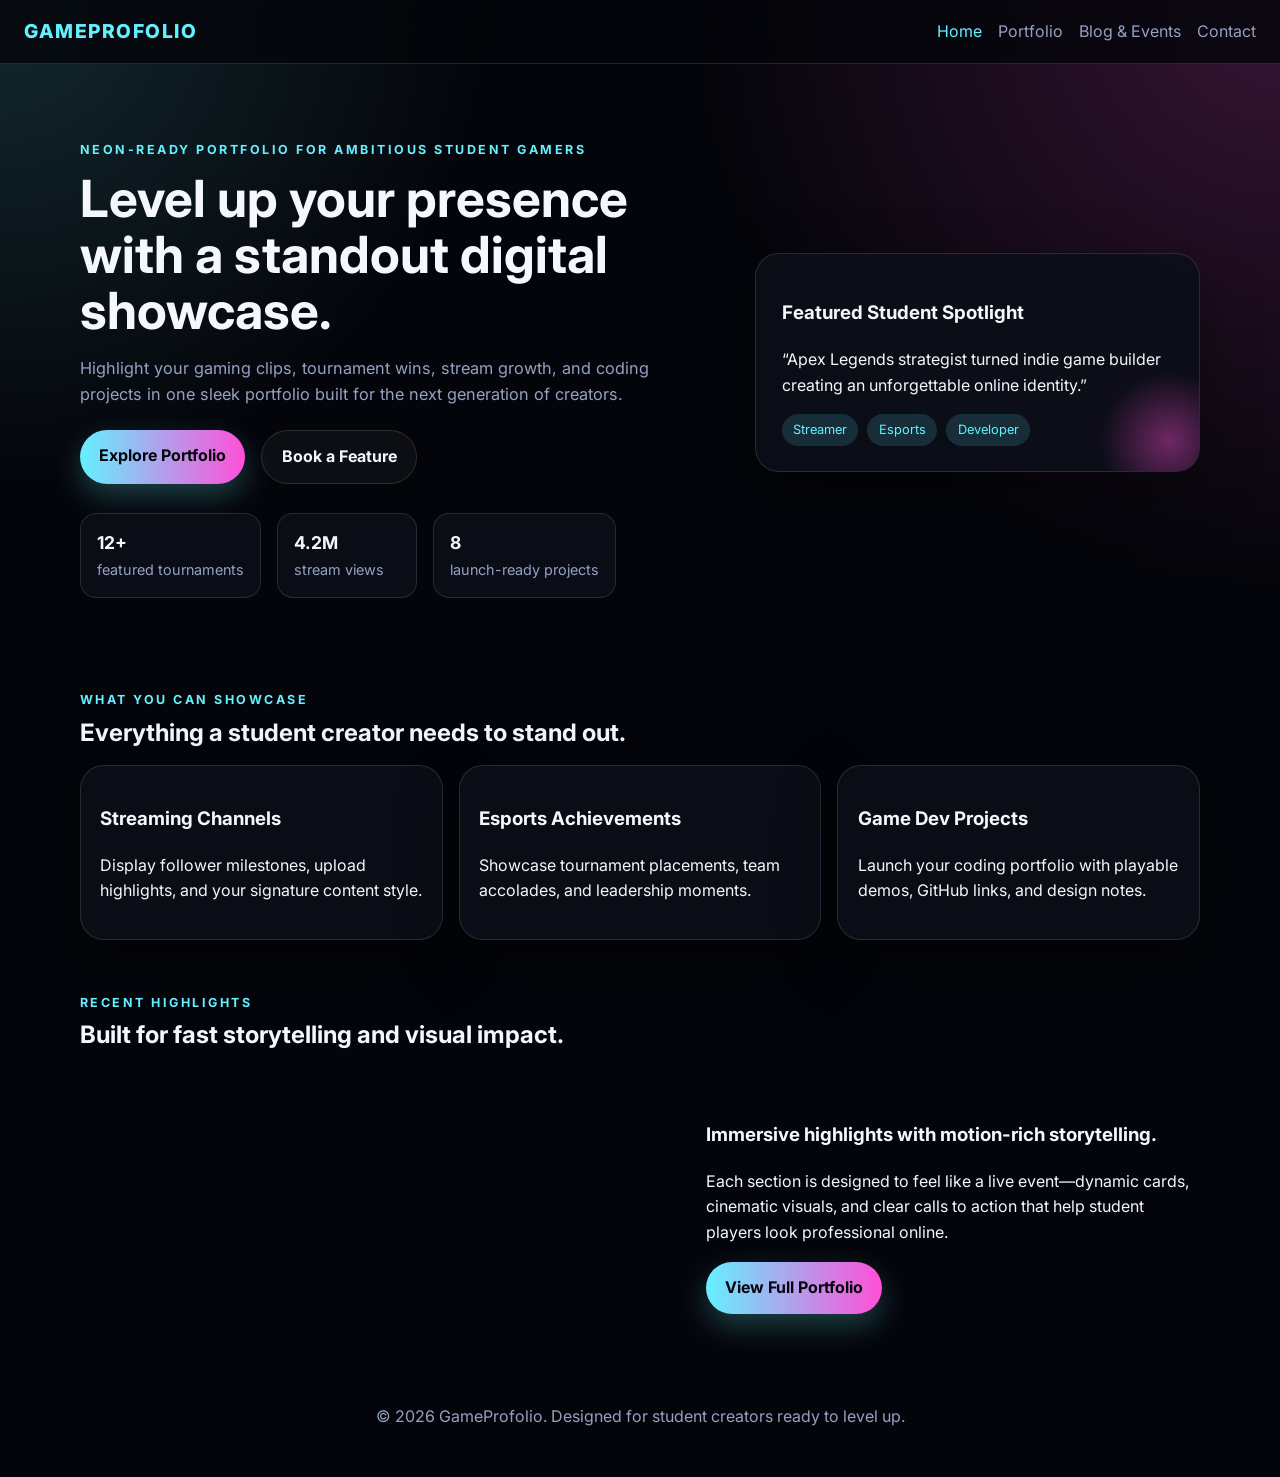
==== index.html @ f5eeb19c "Create GameProfolio website" ====
<!DOCTYPE html>
<html lang="en">
  <head>
    <meta charset="UTF-8" />
    <meta name="viewport" content="width=device-width, initial-scale=1.0" />
    <meta
      name="description"
      content="GameProfolio is a student-focused gaming portfolio site for showcasing esports achievements, streaming highlights, coding projects, and events."
    />
    <meta name="keywords" content="gaming portfolio, esports student, game developer, streaming portfolio, GameProfolio" />
    <meta name="author" content="GameProfolio" />
    <meta property="og:title" content="GameProfolio | Student Gaming Portfolio" />
    <meta property="og:description" content="Showcase your gaming talent, stream presence, esports wins, and coding projects in one premium portfolio." />
    <meta property="og:type" content="website" />
    <meta property="og:image" content="https://images.unsplash.com/photo-1511512578047-dfb367046420?auto=format&fit=crop&w=1200&q=80" />
    <link rel="canonical" href="https://gameprofolio.example" />
    <title>GameProfolio | Student Gaming Portfolio</title>
    <link rel="preconnect" href="https://fonts.googleapis.com" />
    <link rel="preconnect" href="https://fonts.gstatic.com" crossorigin />
    <link
      href="https://fonts.googleapis.com/css2?family=Inter:wght@400;500;600;700;800&display=swap"
      rel="stylesheet"
    />
    <link rel="stylesheet" href="styles.css" />
  </head>
  <body>
    <header class="site-header">
      <a class="brand" href="index.html">GameProfolio</a>
      <button class="nav-toggle" aria-label="Open navigation" aria-expanded="false">
        <span></span><span></span><span></span>
      </button>
      <nav class="site-nav">
        <a href="index.html" class="active">Home</a>
        <a href="portfolio.html">Portfolio</a>
        <a href="blog.html">Blog & Events</a>
        <a href="contact.html">Contact</a>
      </nav>
    </header>

    <main>
      <section class="hero">
        <div class="hero-content">
          <p class="eyebrow">Neon-ready portfolio for ambitious student gamers</p>
          <h1>Level up your presence with a standout digital showcase.</h1>
          <p class="hero-text">
            Highlight your gaming clips, tournament wins, stream growth, and coding projects in one sleek portfolio built for the next generation of creators.
          </p>
          <div class="hero-actions">
            <a class="btn btn-primary" href="portfolio.html">Explore Portfolio</a>
            <a class="btn btn-secondary" href="contact.html">Book a Feature</a>
          </div>
          <ul class="hero-stats">
            <li><strong>12+</strong><span>featured tournaments</span></li>
            <li><strong>4.2M</strong><span>stream views</span></li>
            <li><strong>8</strong><span>launch-ready projects</span></li>
          </ul>
        </div>
        <div class="hero-card">
          <div class="glow"></div>
          <h3>Featured Student Spotlight</h3>
          <p>“Apex Legends strategist turned indie game builder creating an unforgettable online identity.”</p>
          <div class="pill-row">
            <span class="pill">Streamer</span>
            <span class="pill">Esports</span>
            <span class="pill">Developer</span>
          </div>
        </div>
      </section>

      <section class="section">
        <div class="section-heading">
          <p class="eyebrow">What you can showcase</p>
          <h2>Everything a student creator needs to stand out.</h2>
        </div>
        <div class="card-grid">
          <article class="info-card">
            <h3>Streaming Channels</h3>
            <p>Display follower milestones, upload highlights, and your signature content style.</p>
          </article>
          <article class="info-card">
            <h3>Esports Achievements</h3>
            <p>Showcase tournament placements, team accolades, and leadership moments.</p>
          </article>
          <article class="info-card">
            <h3>Game Dev Projects</h3>
            <p>Launch your coding portfolio with playable demos, GitHub links, and design notes.</p>
          </article>
        </div>
      </section>

      <section class="section featured">
        <div class="section-heading">
          <p class="eyebrow">Recent highlights</p>
          <h2>Built for fast storytelling and visual impact.</h2>
        </div>
        <div class="featured-grid">
          <div class="feature-media">
            <iframe src="https://www.youtube.com/embed/ScMzIvxBSi4" title="Gaming highlight reel" allowfullscreen></iframe>
          </div>
          <div class="feature-copy">
            <h3>Immersive highlights with motion-rich storytelling.</h3>
            <p>
              Each section is designed to feel like a live event—dynamic cards, cinematic visuals, and clear calls to action that help student players look professional online.
            </p>
            <a class="btn btn-primary" href="portfolio.html">View Full Portfolio</a>
          </div>
        </div>
      </section>
    </main>

    <footer class="site-footer">
      <p>© <span id="year"></span> GameProfolio. Designed for student creators ready to level up.</p>
    </footer>

    <script src="script.js"></script>
  </body>
</html>
---- styles.css ----
:root {
  --bg: #04050a;
  --panel: rgba(13, 15, 24, 0.92);
  --panel-2: #111425;
  --text: #f5f7ff;
  --muted: #96a1c2;
  --accent: #65f0ff;
  --accent-2: #ff4fd8;
  --border: rgba(255, 255, 255, 0.12);
  --shadow: 0 20px 60px rgba(0, 0, 0, 0.35);
}

* {
  box-sizing: border-box;
}

html {
  scroll-behavior: smooth;
}

body {
  margin: 0;
  font-family: "Inter", sans-serif;
  background:
    radial-gradient(circle at top left, rgba(101, 240, 255, 0.15), transparent 25%),
    radial-gradient(circle at top right, rgba(255, 79, 216, 0.2), transparent 30%),
    var(--bg);
  color: var(--text);
  line-height: 1.6;
}

a {
  color: inherit;
  text-decoration: none;
}

img,
iframe {
  max-width: 100%;
  display: block;
}

.site-header {
  position: sticky;
  top: 0;
  z-index: 100;
  display: flex;
  justify-content: space-between;
  align-items: center;
  padding: 1rem 1.5rem;
  background: rgba(4, 5, 10, 0.82);
  backdrop-filter: blur(14px);
  border-bottom: 1px solid var(--border);
}

.brand {
  font-weight: 800;
  font-size: 1.2rem;
  letter-spacing: 0.08em;
  text-transform: uppercase;
  color: var(--accent);
}

.site-nav {
  display: flex;
  gap: 1rem;
}

.site-nav a {
  color: var(--muted);
  transition: color 0.2s ease;
}

.site-nav a:hover,
.site-nav a.active {
  color: var(--accent);
}

.nav-toggle {
  display: none;
  background: none;
  border: none;
  cursor: pointer;
}

.nav-toggle span {
  display: block;
  width: 24px;
  height: 2px;
  background: var(--text);
  margin: 5px 0;
}

main {
  width: min(1120px, calc(100% - 2rem));
  margin: 0 auto;
}

.hero {
  display: grid;
  grid-template-columns: 1.3fr 0.9fr;
  gap: 2rem;
  padding: 4rem 0 3rem;
  align-items: center;
}

.eyebrow {
  color: var(--accent);
  text-transform: uppercase;
  letter-spacing: 0.2em;
  font-size: 0.78rem;
  font-weight: 700;
  margin-bottom: 0.6rem;
}

.hero h1,
.section-heading h1,
.section-heading h2 {
  margin: 0 0 1rem;
  line-height: 1.1;
}

.hero h1 {
  font-size: clamp(2.2rem, 4vw, 3.7rem);
}

.hero-text {
  color: var(--muted);
  font-size: 1.02rem;
  max-width: 620px;
}

.hero-actions {
  display: flex;
  gap: 1rem;
  flex-wrap: wrap;
  margin: 1.4rem 0;
}

.btn {
  display: inline-block;
  padding: 0.85rem 1.2rem;
  border-radius: 999px;
  font-weight: 700;
  transition: transform 0.2s ease, box-shadow 0.2s ease;
}

.btn:hover {
  transform: translateY(-2px);
}

.btn-primary {
  background: linear-gradient(90deg, var(--accent), var(--accent-2));
  color: #05040b;
  box-shadow: 0 12px 30px rgba(101, 240, 255, 0.25);
}

.btn-secondary {
  border: 1px solid var(--border);
  background: rgba(255, 255, 255, 0.04);
}

.hero-stats {
  display: flex;
  gap: 1rem;
  flex-wrap: wrap;
  padding: 0;
  margin: 1.8rem 0 0;
  list-style: none;
}

.hero-stats li {
  background: var(--panel);
  padding: 0.9rem 1rem;
  border: 1px solid var(--border);
  border-radius: 16px;
  min-width: 140px;
}

.hero-stats strong {
  display: block;
  font-size: 1.1rem;
}

.hero-stats span {
  color: var(--muted);
  font-size: 0.9rem;
}

.hero-card,
.info-card,
.contact-card,
.blog-card,
.portfolio-card {
  background: var(--panel);
  border: 1px solid var(--border);
  border-radius: 24px;
  box-shadow: var(--shadow);
}

.hero-card {
  padding: 1.6rem;
  position: relative;
  overflow: hidden;
}

.glow {
  position: absolute;
  inset: auto -40px -40px auto;
  width: 140px;
  height: 140px;
  background: radial-gradient(circle, rgba(255, 79, 216, 0.4), transparent 70%);
}

.pill-row {
  display: flex;
  gap: 0.6rem;
  flex-wrap: wrap;
  margin-top: 1rem;
}

.pill {
  font-size: 0.8rem;
  padding: 0.35rem 0.7rem;
  border-radius: 999px;
  background: rgba(101, 240, 255, 0.14);
  color: var(--accent);
}

.section {
  padding: 2rem 0 1rem;
}

.section-heading {
  margin-bottom: 1.2rem;
}

.card-grid,
.portfolio-grid,
.blog-grid {
  display: grid;
  gap: 1rem;
}

.card-grid {
  grid-template-columns: repeat(3, minmax(0, 1fr));
}

.info-card,
.blog-card,
.portfolio-card {
  padding: 1.2rem;
}

.featured {
  padding-top: 1.5rem;
}

.featured-grid {
  display: grid;
  grid-template-columns: 1.1fr 0.9fr;
  gap: 1.4rem;
  align-items: center;
}

.feature-media iframe,
.media-frame iframe {
  width: 100%;
  min-height: 280px;
  border: 0;
  border-radius: 20px;
}

.page-shell {
  padding: 2rem 0 3rem;
}

.portfolio-grid {
  grid-template-columns: repeat(3, minmax(0, 1fr));
}

.contact-grid {
  display: grid;
  grid-template-columns: 0.95fr 1.05fr;
  gap: 1.4rem;
  align-items: start;
}

.contact-list {
  padding-left: 1rem;
  color: var(--muted);
}

.contact-card {
  padding: 1.2rem;
}

label {
  display: block;
  margin-bottom: 0.9rem;
  font-weight: 600;
}

input,
textarea {
  width: 100%;
  margin-top: 0.35rem;
  padding: 0.8rem 0.95rem;
  border-radius: 12px;
  border: 1px solid var(--border);
  background: rgba(255, 255, 255, 0.04);
  color: var(--text);
}

input:focus,
textarea:focus {
  outline: 2px solid rgba(101, 240, 255, 0.4);
  border-color: var(--accent);
}

.form-status {
  min-height: 1.4rem;
  color: var(--accent);
  margin-top: 0.7rem;
}

.site-footer {
  text-align: center;
  padding: 1.5rem 1rem 2rem;
  color: var(--muted);
}

@media (max-width: 900px) {
  .hero,
  .featured-grid,
  .contact-grid,
  .portfolio-grid,
  .card-grid {
    grid-template-columns: 1fr;
  }
}

@media (max-width: 700px) {
  .site-header {
    flex-wrap: wrap;
  }

  .nav-toggle {
    display: block;
  }

  .site-nav {
    display: none;
    width: 100%;
    flex-direction: column;
    gap: 0.8rem;
    padding-top: 0.8rem;
  }

  .site-nav.open {
    display: flex;
  }

  .hero {
    padding-top: 2rem;
  }

  .hero-actions {
    flex-direction: column;
  }
}
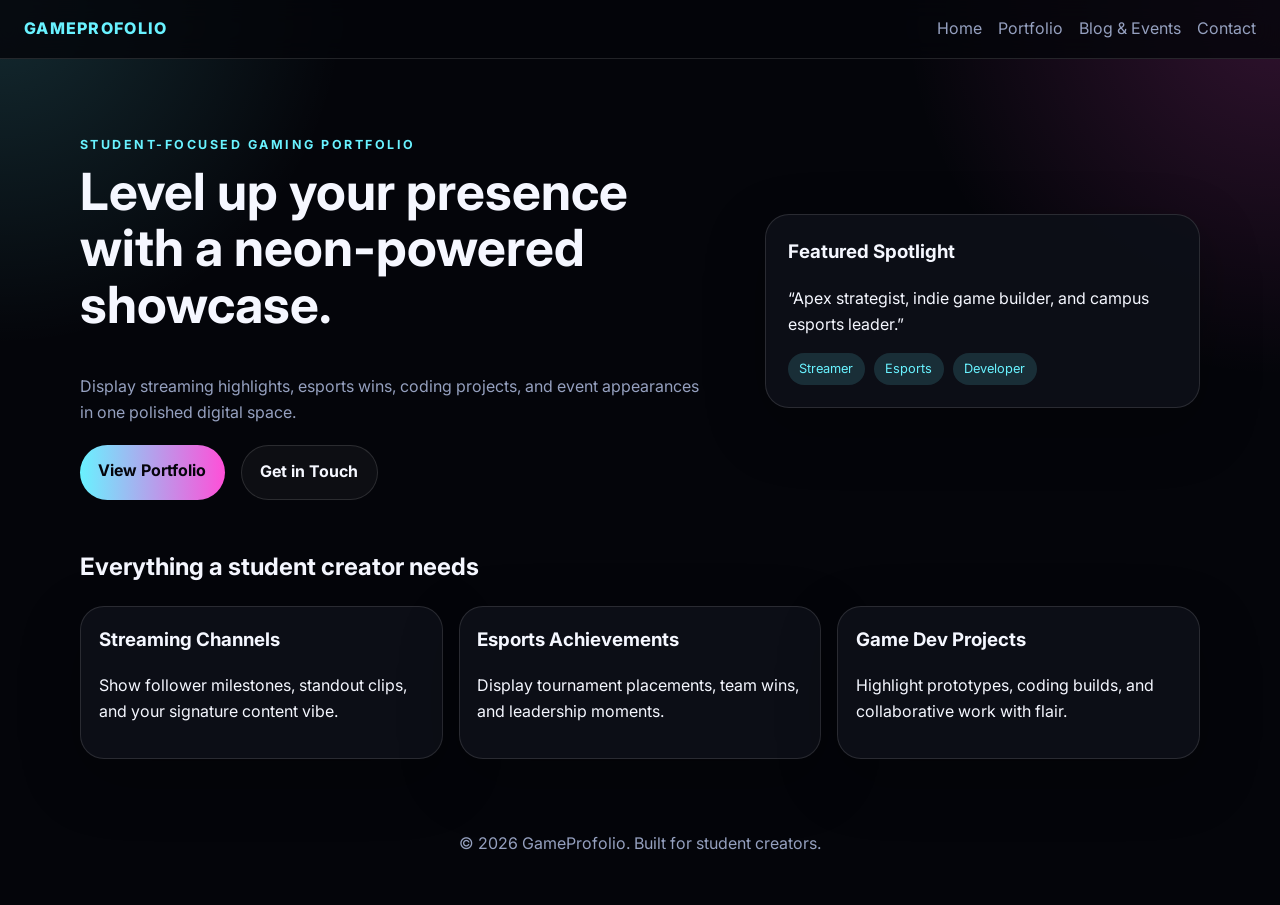
==== commit 8c2fb619: "Restore GameProfolio site and Pages workflow" ====
--- a/index.html
+++ b/index.html
@@ -3,34 +3,23 @@
   <head>
     <meta charset="UTF-8" />
     <meta name="viewport" content="width=device-width, initial-scale=1.0" />
-    <meta
-      name="description"
-      content="GameProfolio is a student-focused gaming portfolio site for showcasing esports achievements, streaming highlights, coding projects, and events."
-    />
-    <meta name="keywords" content="gaming portfolio, esports student, game developer, streaming portfolio, GameProfolio" />
+    <meta name="description" content="GameProfolio is a student-focused gaming portfolio website showcasing esports achievements, streaming channels, coding projects, and events." />
+    <meta name="keywords" content="gaming portfolio, game dev, esports, student streamer, GameProfolio" />
     <meta name="author" content="GameProfolio" />
     <meta property="og:title" content="GameProfolio | Student Gaming Portfolio" />
     <meta property="og:description" content="Showcase your gaming talent, stream presence, esports wins, and coding projects in one premium portfolio." />
     <meta property="og:type" content="website" />
-    <meta property="og:image" content="https://images.unsplash.com/photo-1511512578047-dfb367046420?auto=format&fit=crop&w=1200&q=80" />
-    <link rel="canonical" href="https://gameprofolio.example" />
     <title>GameProfolio | Student Gaming Portfolio</title>
     <link rel="preconnect" href="https://fonts.googleapis.com" />
     <link rel="preconnect" href="https://fonts.gstatic.com" crossorigin />
-    <link
-      href="https://fonts.googleapis.com/css2?family=Inter:wght@400;500;600;700;800&display=swap"
-      rel="stylesheet"
-    />
+    <link href="https://fonts.googleapis.com/css2?family=Inter:wght@400;500;600;700;800&display=swap" rel="stylesheet" />
     <link rel="stylesheet" href="styles.css" />
   </head>
   <body>
     <header class="site-header">
       <a class="brand" href="index.html">GameProfolio</a>
-      <button class="nav-toggle" aria-label="Open navigation" aria-expanded="false">
-        <span></span><span></span><span></span>
-      </button>
       <nav class="site-nav">
-        <a href="index.html" class="active">Home</a>
+        <a href="index.html">Home</a>
         <a href="portfolio.html">Portfolio</a>
         <a href="blog.html">Blog & Events</a>
         <a href="contact.html">Contact</a>
@@ -39,26 +28,18 @@
 
     <main>
       <section class="hero">
-        <div class="hero-content">
-          <p class="eyebrow">Neon-ready portfolio for ambitious student gamers</p>
-          <h1>Level up your presence with a standout digital showcase.</h1>
-          <p class="hero-text">
-            Highlight your gaming clips, tournament wins, stream growth, and coding projects in one sleek portfolio built for the next generation of creators.
-          </p>
+        <div>
+          <p class="eyebrow">Student-focused gaming portfolio</p>
+          <h1>Level up your presence with a neon-powered showcase.</h1>
+          <p class="hero-text">Display streaming highlights, esports wins, coding projects, and event appearances in one polished digital space.</p>
           <div class="hero-actions">
-            <a class="btn btn-primary" href="portfolio.html">Explore Portfolio</a>
-            <a class="btn btn-secondary" href="contact.html">Book a Feature</a>
+            <a class="btn btn-primary" href="portfolio.html">View Portfolio</a>
+            <a class="btn btn-secondary" href="contact.html">Get in Touch</a>
           </div>
-          <ul class="hero-stats">
-            <li><strong>12+</strong><span>featured tournaments</span></li>
-            <li><strong>4.2M</strong><span>stream views</span></li>
-            <li><strong>8</strong><span>launch-ready projects</span></li>
-          </ul>
         </div>
         <div class="hero-card">
-          <div class="glow"></div>
-          <h3>Featured Student Spotlight</h3>
-          <p>“Apex Legends strategist turned indie game builder creating an unforgettable online identity.”</p>
+          <h3>Featured Spotlight</h3>
+          <p>“Apex strategist, indie game builder, and campus esports leader.”</p>
           <div class="pill-row">
             <span class="pill">Streamer</span>
             <span class="pill">Esports</span>
@@ -69,47 +50,27 @@
 
       <section class="section">
         <div class="section-heading">
-          <p class="eyebrow">What you can showcase</p>
-          <h2>Everything a student creator needs to stand out.</h2>
+          <h2>Everything a student creator needs</h2>
         </div>
         <div class="card-grid">
           <article class="info-card">
             <h3>Streaming Channels</h3>
-            <p>Display follower milestones, upload highlights, and your signature content style.</p>
+            <p>Show follower milestones, standout clips, and your signature content vibe.</p>
           </article>
           <article class="info-card">
             <h3>Esports Achievements</h3>
-            <p>Showcase tournament placements, team accolades, and leadership moments.</p>
+            <p>Display tournament placements, team wins, and leadership moments.</p>
           </article>
           <article class="info-card">
             <h3>Game Dev Projects</h3>
-            <p>Launch your coding portfolio with playable demos, GitHub links, and design notes.</p>
+            <p>Highlight prototypes, coding builds, and collaborative work with flair.</p>
           </article>
-        </div>
-      </section>
-
-      <section class="section featured">
-        <div class="section-heading">
-          <p class="eyebrow">Recent highlights</p>
-          <h2>Built for fast storytelling and visual impact.</h2>
-        </div>
-        <div class="featured-grid">
-          <div class="feature-media">
-            <iframe src="https://www.youtube.com/embed/ScMzIvxBSi4" title="Gaming highlight reel" allowfullscreen></iframe>
-          </div>
-          <div class="feature-copy">
-            <h3>Immersive highlights with motion-rich storytelling.</h3>
-            <p>
-              Each section is designed to feel like a live event—dynamic cards, cinematic visuals, and clear calls to action that help student players look professional online.
-            </p>
-            <a class="btn btn-primary" href="portfolio.html">View Full Portfolio</a>
-          </div>
         </div>
       </section>
     </main>
 
     <footer class="site-footer">
-      <p>© <span id="year"></span> GameProfolio. Designed for student creators ready to level up.</p>
+      <p>© <span id="year"></span> GameProfolio. Built for student creators.</p>
     </footer>
 
     <script src="script.js"></script>
--- a/styles.css
+++ b/styles.css
@@ -1,371 +1,52 @@
 :root {
   --bg: #04050a;
-  --panel: rgba(13, 15, 24, 0.92);
-  --panel-2: #111425;
+  --panel: rgba(13, 15, 24, 0.95);
   --text: #f5f7ff;
-  --muted: #96a1c2;
-  --accent: #65f0ff;
+  --muted: #95a0bf;
+  --accent: #69f2ff;
   --accent-2: #ff4fd8;
-  --border: rgba(255, 255, 255, 0.12);
-  --shadow: 0 20px 60px rgba(0, 0, 0, 0.35);
+  --border: rgba(255,255,255,0.12);
 }
 
-* {
-  box-sizing: border-box;
-}
-
-html {
-  scroll-behavior: smooth;
-}
-
+* { box-sizing: border-box; }
 body {
   margin: 0;
-  font-family: "Inter", sans-serif;
-  background:
-    radial-gradient(circle at top left, rgba(101, 240, 255, 0.15), transparent 25%),
-    radial-gradient(circle at top right, rgba(255, 79, 216, 0.2), transparent 30%),
-    var(--bg);
+  font-family: 'Inter', sans-serif;
+  background: radial-gradient(circle at top left, rgba(105,242,255,.16), transparent 22%), radial-gradient(circle at top right, rgba(255,79,216,.18), transparent 24%), var(--bg);
   color: var(--text);
   line-height: 1.6;
 }
-
-a {
-  color: inherit;
-  text-decoration: none;
-}
-
-img,
-iframe {
-  max-width: 100%;
-  display: block;
-}
-
-.site-header {
-  position: sticky;
-  top: 0;
-  z-index: 100;
-  display: flex;
-  justify-content: space-between;
-  align-items: center;
-  padding: 1rem 1.5rem;
-  background: rgba(4, 5, 10, 0.82);
-  backdrop-filter: blur(14px);
-  border-bottom: 1px solid var(--border);
-}
-
-.brand {
-  font-weight: 800;
-  font-size: 1.2rem;
-  letter-spacing: 0.08em;
-  text-transform: uppercase;
-  color: var(--accent);
-}
-
-.site-nav {
-  display: flex;
-  gap: 1rem;
-}
-
-.site-nav a {
-  color: var(--muted);
-  transition: color 0.2s ease;
-}
-
-.site-nav a:hover,
-.site-nav a.active {
-  color: var(--accent);
-}
-
-.nav-toggle {
-  display: none;
-  background: none;
-  border: none;
-  cursor: pointer;
-}
-
-.nav-toggle span {
-  display: block;
-  width: 24px;
-  height: 2px;
-  background: var(--text);
-  margin: 5px 0;
-}
-
-main {
-  width: min(1120px, calc(100% - 2rem));
-  margin: 0 auto;
-}
-
-.hero {
-  display: grid;
-  grid-template-columns: 1.3fr 0.9fr;
-  gap: 2rem;
-  padding: 4rem 0 3rem;
-  align-items: center;
-}
-
-.eyebrow {
-  color: var(--accent);
-  text-transform: uppercase;
-  letter-spacing: 0.2em;
-  font-size: 0.78rem;
-  font-weight: 700;
-  margin-bottom: 0.6rem;
-}
-
-.hero h1,
-.section-heading h1,
-.section-heading h2 {
-  margin: 0 0 1rem;
-  line-height: 1.1;
-}
-
-.hero h1 {
-  font-size: clamp(2.2rem, 4vw, 3.7rem);
-}
-
-.hero-text {
-  color: var(--muted);
-  font-size: 1.02rem;
-  max-width: 620px;
-}
-
-.hero-actions {
-  display: flex;
-  gap: 1rem;
-  flex-wrap: wrap;
-  margin: 1.4rem 0;
-}
-
-.btn {
-  display: inline-block;
-  padding: 0.85rem 1.2rem;
-  border-radius: 999px;
-  font-weight: 700;
-  transition: transform 0.2s ease, box-shadow 0.2s ease;
-}
-
-.btn:hover {
-  transform: translateY(-2px);
-}
-
-.btn-primary {
-  background: linear-gradient(90deg, var(--accent), var(--accent-2));
-  color: #05040b;
-  box-shadow: 0 12px 30px rgba(101, 240, 255, 0.25);
-}
-
-.btn-secondary {
-  border: 1px solid var(--border);
-  background: rgba(255, 255, 255, 0.04);
-}
-
-.hero-stats {
-  display: flex;
-  gap: 1rem;
-  flex-wrap: wrap;
-  padding: 0;
-  margin: 1.8rem 0 0;
-  list-style: none;
-}
-
-.hero-stats li {
-  background: var(--panel);
-  padding: 0.9rem 1rem;
-  border: 1px solid var(--border);
-  border-radius: 16px;
-  min-width: 140px;
-}
-
-.hero-stats strong {
-  display: block;
-  font-size: 1.1rem;
-}
-
-.hero-stats span {
-  color: var(--muted);
-  font-size: 0.9rem;
-}
-
-.hero-card,
-.info-card,
-.contact-card,
-.blog-card,
-.portfolio-card {
-  background: var(--panel);
-  border: 1px solid var(--border);
-  border-radius: 24px;
-  box-shadow: var(--shadow);
-}
-
-.hero-card {
-  padding: 1.6rem;
-  position: relative;
-  overflow: hidden;
-}
-
-.glow {
-  position: absolute;
-  inset: auto -40px -40px auto;
-  width: 140px;
-  height: 140px;
-  background: radial-gradient(circle, rgba(255, 79, 216, 0.4), transparent 70%);
-}
-
-.pill-row {
-  display: flex;
-  gap: 0.6rem;
-  flex-wrap: wrap;
-  margin-top: 1rem;
-}
-
-.pill {
-  font-size: 0.8rem;
-  padding: 0.35rem 0.7rem;
-  border-radius: 999px;
-  background: rgba(101, 240, 255, 0.14);
-  color: var(--accent);
-}
-
-.section {
-  padding: 2rem 0 1rem;
-}
-
-.section-heading {
-  margin-bottom: 1.2rem;
-}
-
-.card-grid,
-.portfolio-grid,
-.blog-grid {
-  display: grid;
-  gap: 1rem;
-}
-
-.card-grid {
-  grid-template-columns: repeat(3, minmax(0, 1fr));
-}
-
-.info-card,
-.blog-card,
-.portfolio-card {
-  padding: 1.2rem;
-}
-
-.featured {
-  padding-top: 1.5rem;
-}
-
-.featured-grid {
-  display: grid;
-  grid-template-columns: 1.1fr 0.9fr;
-  gap: 1.4rem;
-  align-items: center;
-}
-
-.feature-media iframe,
-.media-frame iframe {
-  width: 100%;
-  min-height: 280px;
-  border: 0;
-  border-radius: 20px;
-}
-
-.page-shell {
-  padding: 2rem 0 3rem;
-}
-
-.portfolio-grid {
-  grid-template-columns: repeat(3, minmax(0, 1fr));
-}
-
-.contact-grid {
-  display: grid;
-  grid-template-columns: 0.95fr 1.05fr;
-  gap: 1.4rem;
-  align-items: start;
-}
-
-.contact-list {
-  padding-left: 1rem;
-  color: var(--muted);
-}
-
-.contact-card {
-  padding: 1.2rem;
-}
-
-label {
-  display: block;
-  margin-bottom: 0.9rem;
-  font-weight: 600;
-}
-
-input,
-textarea {
-  width: 100%;
-  margin-top: 0.35rem;
-  padding: 0.8rem 0.95rem;
-  border-radius: 12px;
-  border: 1px solid var(--border);
-  background: rgba(255, 255, 255, 0.04);
-  color: var(--text);
-}
-
-input:focus,
-textarea:focus {
-  outline: 2px solid rgba(101, 240, 255, 0.4);
-  border-color: var(--accent);
-}
-
-.form-status {
-  min-height: 1.4rem;
-  color: var(--accent);
-  margin-top: 0.7rem;
-}
-
-.site-footer {
-  text-align: center;
-  padding: 1.5rem 1rem 2rem;
-  color: var(--muted);
-}
-
-@media (max-width: 900px) {
-  .hero,
-  .featured-grid,
-  .contact-grid,
-  .portfolio-grid,
-  .card-grid {
-    grid-template-columns: 1fr;
-  }
-}
-
-@media (max-width: 700px) {
-  .site-header {
-    flex-wrap: wrap;
-  }
-
-  .nav-toggle {
-    display: block;
-  }
-
-  .site-nav {
-    display: none;
-    width: 100%;
-    flex-direction: column;
-    gap: 0.8rem;
-    padding-top: 0.8rem;
-  }
-
-  .site-nav.open {
-    display: flex;
-  }
-
-  .hero {
-    padding-top: 2rem;
-  }
-
-  .hero-actions {
-    flex-direction: column;
-  }
-}
+a { color: inherit; text-decoration: none; }
+iframe { width: 100%; min-height: 220px; border: 0; border-radius: 16px; }
+.site-header { display:flex; justify-content:space-between; align-items:center; padding:1rem 1.5rem; background:rgba(4,5,10,.82); backdrop-filter:blur(12px); border-bottom:1px solid var(--border); }
+.brand { font-weight:800; letter-spacing:.08em; text-transform:uppercase; color:var(--accent); }
+.site-nav { display:flex; gap:1rem; }
+.site-nav a { color:var(--muted); }
+.site-nav a:hover { color:var(--accent); }
+main { width:min(1120px, calc(100% - 2rem)); margin:0 auto; }
+.hero { display:grid; grid-template-columns:1.2fr .8fr; gap:2rem; padding:4rem 0 2rem; align-items:center; }
+.eyebrow { color:var(--accent); text-transform:uppercase; letter-spacing:.2em; font-size:.78rem; font-weight:700; margin-bottom:.5rem; }
+h1, h2, h3 { margin-top:0; }
+.hero h1 { font-size:clamp(2rem, 4vw, 3.2rem); line-height:1.1; }
+.hero-text { color:var(--muted); max-width:620px; }
+.hero-actions { display:flex; gap:1rem; flex-wrap:wrap; margin-top:1.2rem; }
+.btn { display:inline-block; padding:.85rem 1.15rem; border-radius:999px; font-weight:700; }
+.btn-primary { background:linear-gradient(90deg, var(--accent), var(--accent-2)); color:#05040b; }
+.btn-secondary { border:1px solid var(--border); background:rgba(255,255,255,.04); }
+.hero-card, .info-card, .contact-card { background:var(--panel); border:1px solid var(--border); border-radius:24px; box-shadow:0 20px 60px rgba(0,0,0,.28); }
+.hero-card { padding:1.4rem; }
+.pill-row { display:flex; gap:.6rem; flex-wrap:wrap; margin-top:.8rem; }
+.pill { padding:.35rem .7rem; border-radius:999px; background:rgba(105,242,255,.14); color:var(--accent); font-size:.8rem; }
+.section { padding:1rem 0 2rem; }
+.card-grid, .portfolio-grid, .blog-grid { display:grid; grid-template-columns:repeat(3, minmax(0, 1fr)); gap:1rem; }
+.info-card { padding:1.1rem; }
+.page-shell { padding:1.5rem 0 3rem; }
+.contact-grid { display:grid; grid-template-columns:1fr 1fr; gap:1.2rem; align-items:start; }
+.contact-card { padding:1.1rem; }
+label { display:block; margin-bottom:.8rem; font-weight:600; }
+input, textarea { width:100%; margin-top:.35rem; padding:.8rem .95rem; border-radius:12px; border:1px solid var(--border); background:rgba(255,255,255,.04); color:var(--text); }
+input:focus, textarea:focus { outline:2px solid rgba(105,242,255,.35); border-color:var(--accent); }
+.form-status { min-height:1.2rem; color:var(--accent); margin-top:.5rem; }
+.site-footer { text-align:center; padding:1.5rem 1rem 2rem; color:var(--muted); }
+.contact-list { color:var(--muted); padding-left:1rem; }
+@media (max-width: 900px) { .hero, .contact-grid, .card-grid, .portfolio-grid, .blog-grid { grid-template-columns:1fr; } }
